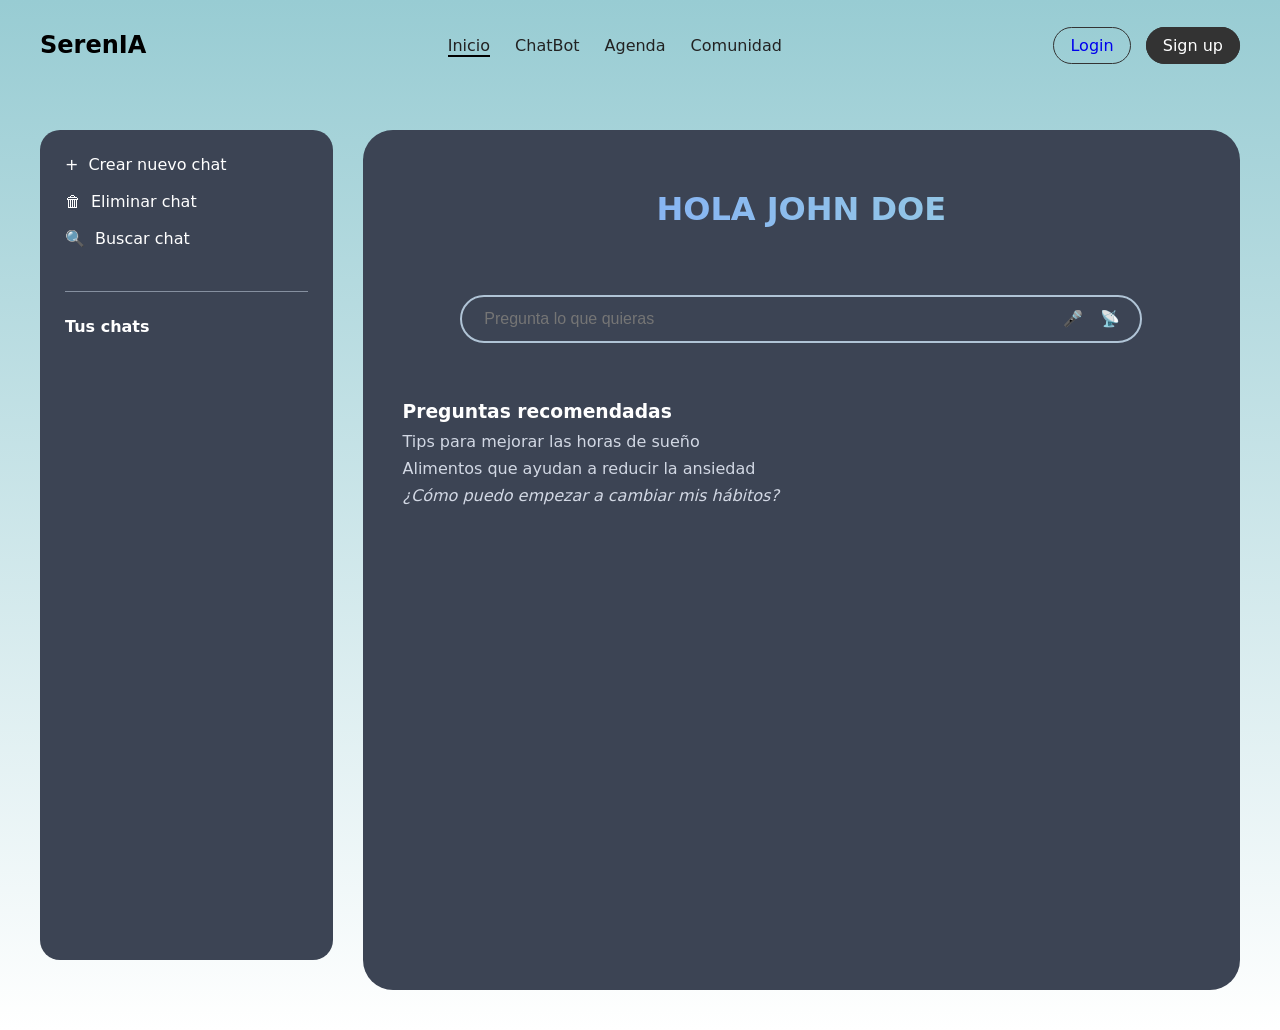
==== public/chatbot.html @ f1820714 "pagina de chatbot" ====
<!DOCTYPE html>
<html lang="es">
<head>
  <meta charset="UTF-8" />
  <meta name="viewport" content="width=device-width, initial-scale=1.0" />
  <title>SerenIA - Login</title>
  <link rel="stylesheet" href="assets/styles/chatbot-styles.css" />
</head>
<body>
  <header class="navbar">
  <h1 class="logo">SerenIA</h1>

  <button class="hamburger">
    ☰
  </button>

  <nav>
    <ul class="nav-links">
      <li><a href="index.html" class="active">Inicio</a></li>
      <li><a href="#">ChatBot</a></li>
      <li><a href="#">Agenda</a></li>
      <li><a href="comunidad.html">Comunidad</a></li>
    </ul>
  </nav>

  <div class="buttons">
    <a href="login.html" class="btn login">Login</a>
    <a href="#" class="btn signup">Sign up</a>
  </div>
</header>

    <main class="chatbot-container">

  <!-- Sidebar izquierda -->
  <aside class="chat-sidebar">
    <ul>
      <li><span class="icon">+</span> Crear nuevo chat</li>
      <li><span class="icon">🗑</span> Eliminar chat</li>
      <li><span class="icon">🔍</span> Buscar chat</li>
    </ul>

    <hr>

    <h4>Tus chats</h4>
  </aside>

  <!-- Chat principal -->
  <section class="chat-main">
    <h1 class="chat-title">HOLA JOHN DOE</h1>

    <!-- Input de pregunta -->
    <div class="chat-input">
      <input type="text" placeholder="Pregunta lo que quieras">
      <div class="input-icons">
        <span>🎤</span>
        <span>📡</span>
      </div>
    </div>

    <!-- Preguntas recomendadas -->
    <div class="recommended">
      <h3>Preguntas recomendadas</h3>

      <p>Tips para mejorar las horas de sueño</p>
      <p>Alimentos que ayudan a reducir la ansiedad</p>
      <p><em>¿Cómo puedo empezar a cambiar mis hábitos?</em></p>
    </div>

  </section>

</main>
  <script src="./assets/scripts/main.js"></script>
</body>
</html>
---- public/assets/styles/chatbot-styles.css ----
body {
  margin: 0;
  padding: 0;
  font-family: system-ui, sans-serif;
  background: linear-gradient(to bottom, #98ccd3, #ffffff);
}

/* CONTENEDOR PRINCIPAL */
.chatbot-container {
  display: grid;
  grid-template-columns: 1fr 3fr;
  padding: 40px;
  gap: 30px;
}

/* SIDEBAR */
.chat-sidebar {
  background: #3c4454;
  padding: 25px;
  border-radius: 20px;
  color: white;
  height: calc(100vh - 120px);
  display: flex;
  flex-direction: column;
}

.chat-sidebar ul {
  list-style: none;
  padding: 0;
  margin: 0;
}

.chat-sidebar li {
  margin-bottom: 18px;
  font-size: 1rem;
  display: flex;
  align-items: center;
  gap: 10px;
  cursor: pointer;
}

.chat-sidebar hr {
  border: none;
  border-top: 1px solid #8690a0;
  margin: 25px 0;
}

.chat-sidebar h4 {
  margin: 0;
  font-weight: 600;
}

/* CHAT MAIN */
.chat-main {
  background: #3c4454;
  padding: 40px;
  border-radius: 30px;
  color: white;
  height: calc(100vh - 120px);
  display: flex;
  flex-direction: column;
}

.chat-title {
  text-align: center;
  font-size: clamp(1.5rem, 2.5vw, 3rem);
  background: linear-gradient(to right, #7ea7ff, #9cd4da);
  -webkit-background-clip: text;
  color: transparent;
  margin-top: 20px;
}

/* INPUT */
.chat-input {
  margin: 40px auto;
  background: transparent;
  border: 2px solid #b0c4d6;
  border-radius: 35px;
  display: flex;
  justify-content: space-between;
  padding: 12px 20px;
  width: 80%;
}

.chat-input input {
  flex: 1;
  background: none;
  border: none;
  color: white;
  font-size: 1rem;
  outline: none;
}

.input-icons span {
  margin-left: 12px;
  cursor: pointer;
}

/* RECOMENDADOS */
.recommended h3 {
  font-weight: 600;
  margin-bottom: 10px;
}

.recommended p {
  margin: 8px 0;
  color: #d2d8e4;
  font-size: 1rem;
}

/* RESPONSIVE */
@media (max-width: 900px) {
  .chatbot-container {
    grid-template-columns: 1fr;
  }

  .chat-sidebar {
    height: auto;
  }

  .chat-main {
    height: auto;
  }

  .chat-input {
    width: 100%;
  }
}

/* --- NAVBAR --- */
.navbar {
  display: flex;
  justify-content: space-between;
  align-items: center;
  padding: 15px 40px;
  background: transparent;
}

/* Logo */
.logo {
  font-weight: 700;
  font-size: 1.5rem;
}

/* Links del navbar */
.nav-links {
  list-style: none;
  display: flex;
  gap: 25px;
}

.nav-links a {
  text-decoration: none;
  color: #222;
  font-weight: 500;
}

.nav-links a.active {
  border-bottom: 2px solid #000;
}

/* Botones */
.buttons .btn {
  text-decoration: none;
  padding: 8px 16px;
  border-radius: 25px;
  border: 1px solid #333;
  margin-left: 10px;
}

.btn.login {
  background: transparent;
}

.btn.signup {
  background: #333;
  color: white;
}

.hamburger {
  display: none;
  font-size: 1.8rem;
  background: none;
  border: none;
  cursor: pointer;
}

@media (max-width: 768px) {

  .hamburger {
    display: block;
  }

  nav,
  .buttons {
    display: none;
  }

  .navbar.open nav,
  .navbar.open .buttons {
    display: flex;
    flex-direction: column;
    gap: 15px;
    width: 100%;
    margin-top: 15px;
    align-items: center;
  }

  /* Estilo del menú desplegado */
  .nav-links {
    flex-direction: column;
    gap: 15px;
  }

  .navbar {
    flex-direction: column;
    align-items: flex-start;
    padding: 15px 20px;
  }
}
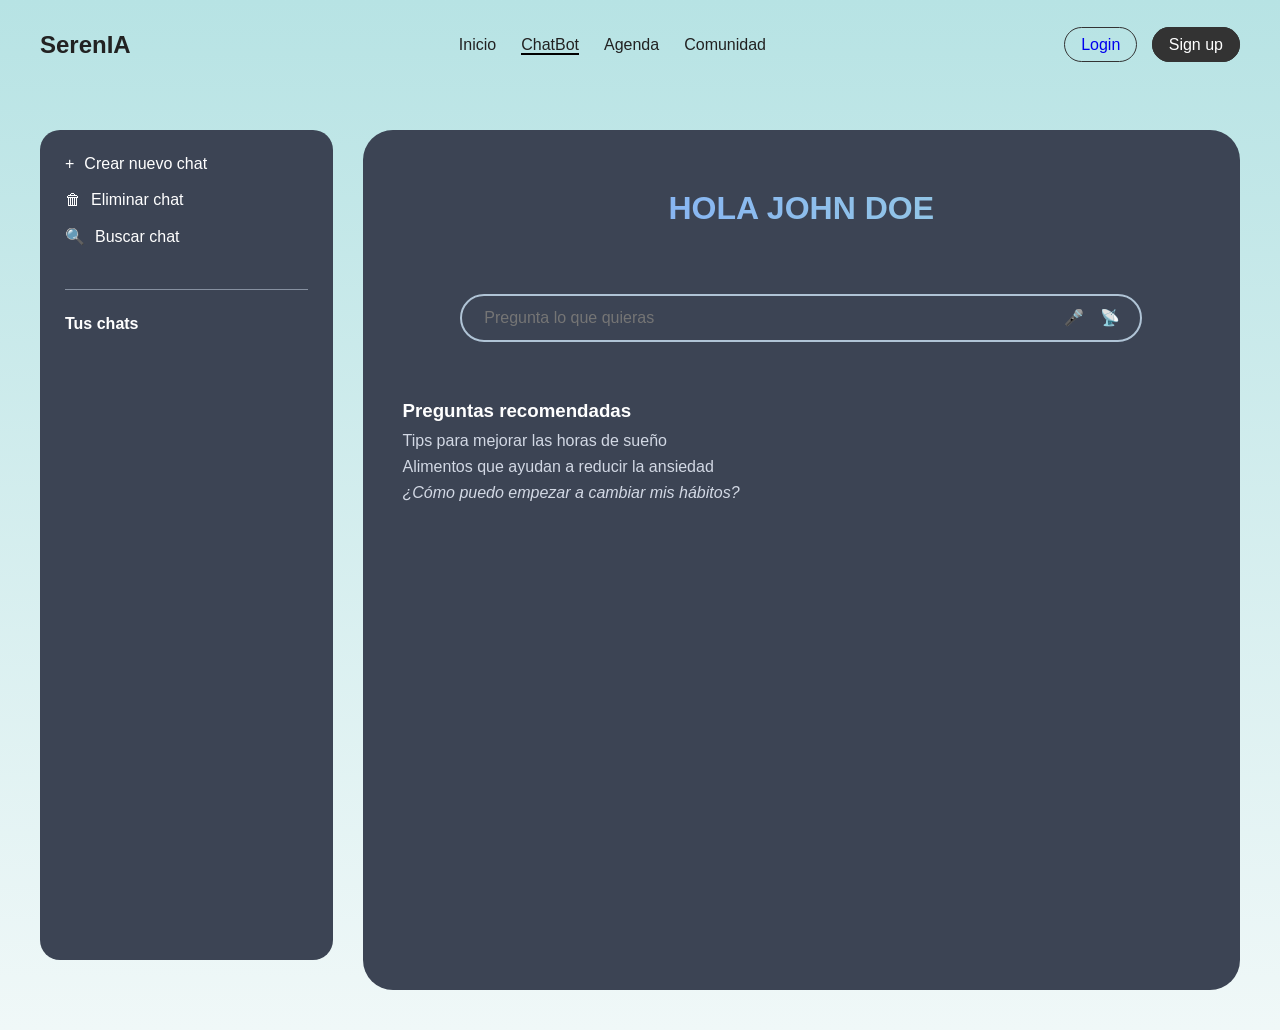
==== commit cee6db87: "navegacion a chatbot" ====
--- a/public/chatbot.html
+++ b/public/chatbot.html
@@ -16,8 +16,8 @@
 
   <nav>
     <ul class="nav-links">
-      <li><a href="index.html" class="active">Inicio</a></li>
-      <li><a href="#">ChatBot</a></li>
+      <li><a href="index.html">Inicio</a></li>
+      <li><a href="#" class="active">ChatBot</a></li>
       <li><a href="#">Agenda</a></li>
       <li><a href="comunidad.html">Comunidad</a></li>
     </ul>
--- a/public/assets/styles/chatbot-styles.css
+++ b/public/assets/styles/chatbot-styles.css
@@ -1,9 +1,10 @@
 body {
   margin: 0;
-  padding: 0;
-  font-family: system-ui, sans-serif;
-  background: linear-gradient(to bottom, #98ccd3, #ffffff);
-}
+  font-family: "Poppins", sans-serif;
+  background: linear-gradient(to bottom, #b7e3e4, #f0f8f8);
+  color: #222;
+}
+
 
 /* CONTENEDOR PRINCIPAL */
 .chatbot-container {
